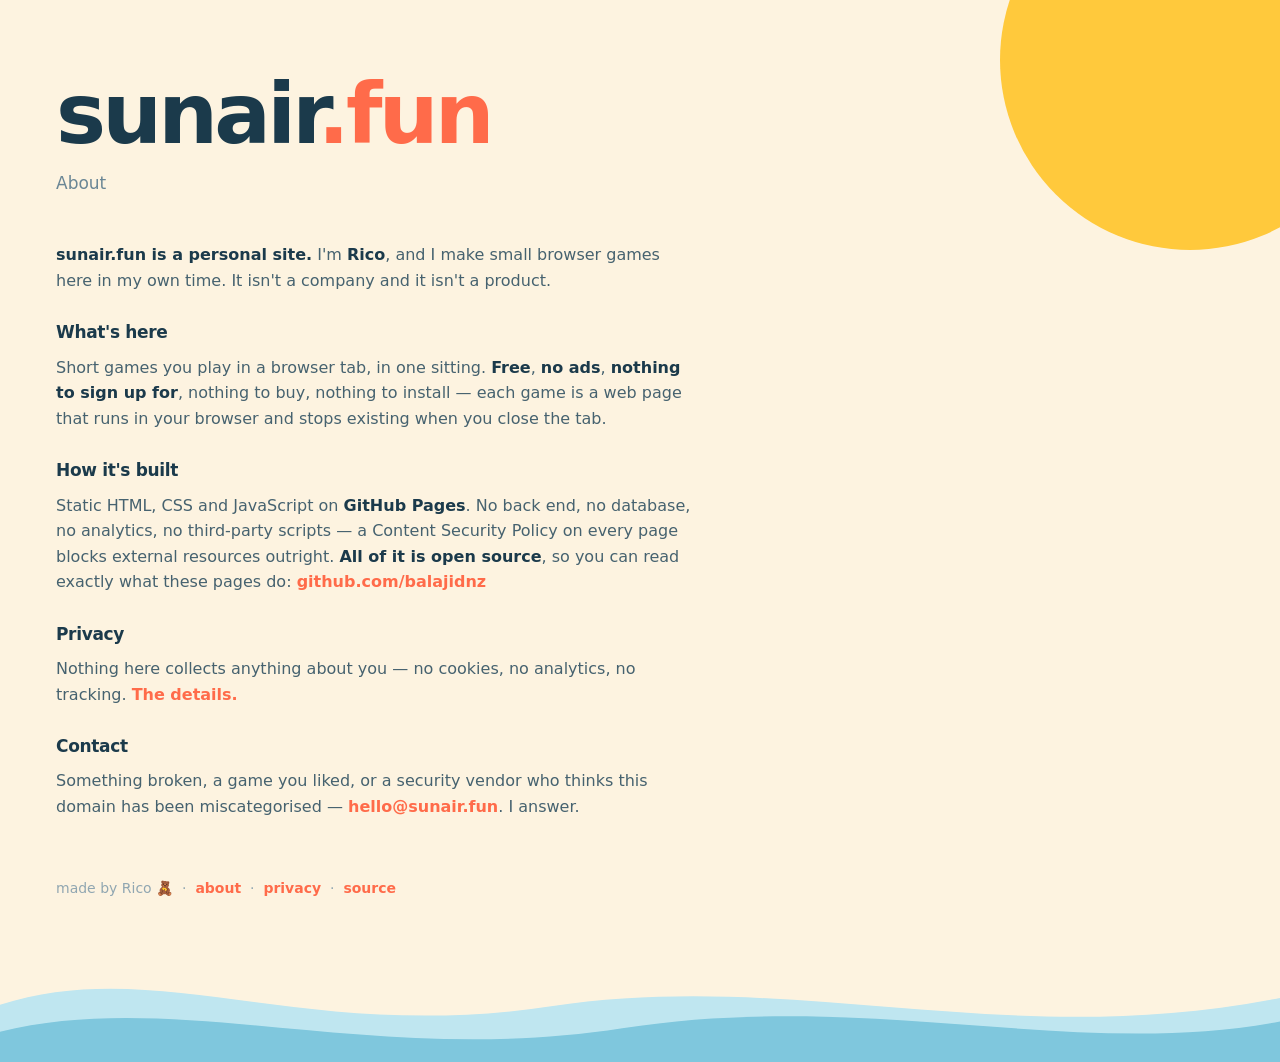
==== about.html @ 51c779f9 "Portal: poster design, about, privacy, contact at hello@sunair.fun" ====
<!doctype html>
<html lang="en">
<head>
<meta charset="utf-8">
<meta name="viewport" content="width=device-width, initial-scale=1, viewport-fit=cover">
<meta http-equiv="content-security-policy"
      content="default-src 'self'; img-src 'self' data:; object-src 'none'; base-uri 'none'; form-action 'none'">
<title>About — sunair.fun</title>
<meta name="description" content="sunair.fun is a personal site hosting small browser games. Free, no ads, no accounts, open source.">
<link rel="icon" href="img/favicon.png">
<link rel="stylesheet" href="css/portal.css">
</head>
<body>

<header>
  <h1><a class="home" href="/">sunair<span>.fun</span></a></h1>
  <p>About</p>
</header>

<main class="prose">

  <p><b>sunair.fun is a personal site.</b> I'm <b>Rico</b>, and I make small browser games
  here in my own time. It isn't a company and it isn't a product.</p>

  <h2>What's here</h2>
  <p>Short games you play in a browser tab, in one sitting. <b>Free</b>, <b>no ads</b>,
  <b>nothing to sign up for</b>, nothing to buy, nothing to install — each game is a web page
  that runs in your browser and stops existing when you close the tab.</p>

  <h2>How it's built</h2>
  <p>Static HTML, CSS and JavaScript on <b>GitHub Pages</b>. No back end, no database, no
  analytics, no third-party scripts — a Content Security Policy on every page blocks external
  resources outright. <b>All of it is open source</b>, so you can read exactly what these
  pages do: <a href="https://github.com/balajidnz">github.com/balajidnz</a></p>

  <h2>Privacy</h2>
  <p>Nothing here collects anything about you — no cookies, no analytics, no tracking.
  <a href="/privacy.html">The details.</a></p>

  <h2>Contact</h2>
  <p>Something broken, a game you liked, or a security vendor who thinks this domain has been
  miscategorised — <a href="mailto:hello@sunair.fun">hello@sunair.fun</a>.
  I answer.</p>

</main>

<footer>
  <p>made by Rico 🧸 &nbsp;·&nbsp; <a href="/about.html">about</a> &nbsp;·&nbsp; <a href="/privacy.html">privacy</a> &nbsp;·&nbsp; <a href="https://github.com/balajidnz">source</a></p>
</footer>

</body>
</html>
---- css/portal.css ----
/* sunair.fun — the front door.
   A poster, not a shop window: flat colour, hard shapes, no gloss. The games are
   the thing, and anything the shelf does to draw attention it takes from them. */

:root {
  --sand:  #fdf3e0;   /* the page */
  --ink:   #1b3a4b;   /* deep sea-blue, not black — every border and letter
                         carries a blue undertone without anything being "blue" */
  --dim:   #6a8695;
  --sun:   #ffc93c;
  --coral: #ff6b4a;

  --wave-h: clamp(96px, 15vh, 160px);
}

* { box-sizing: border-box; }

body {
  margin: 0;
  min-height: 100dvh;
  /* Flex, not grid-template-rows. The pages have different numbers of children,
     and a fixed row template silently assigns 1fr to whichever child happens to
     land in slot two. */
  display: flex;
  flex-direction: column;
  gap: clamp(28px, 5vh, 56px);
  /* The extra bottom padding is the wave's height — otherwise, on a short page,
     the footer lands in the water. */
  padding: clamp(40px, 8vh, 88px) clamp(22px, 6vw, 56px) calc(var(--wave-h) + 28px);
  background: var(--sand);
  color: var(--ink);
  /* No web fonts — the CSP is `default-src 'self'`, which blocks them outright.
     ui-rounded resolves to SF Rounded on Apple platforms and degrades to a
     friendly system sans everywhere else. Zero network requests, soft feel. */
  font: 17px/1.6 ui-rounded, "SF Pro Rounded", system-ui, -apple-system, "Segoe UI", sans-serif;
  -webkit-font-smoothing: antialiased;
  overflow-x: hidden;
  position: relative;
}

/* Two flat shapes, and that is the entire illustration. No blur, no glow: they
   read as SHAPES rather than light sources, which is what makes it a poster
   rather than a photograph. Sun above, sea below; the page sits between them.

   ABSOLUTE, not fixed. Fixed pins them to the VIEWPORT, so on any page long
   enough to scroll (/about, /privacy) the text slid underneath the water and the
   sun hung in the middle of a paragraph. Absolute pins them to the PAGE: the sun
   is at the top of the document and the sea is at the bottom of it, wherever that
   falls. The layout is a poster, so its shapes belong to the poster, not to the
   window you happen to be looking through. */
body::before,
body::after {
  content: "";
  position: absolute;
  z-index: -1;
}

body::before {                    /* the sun */
  top: -130px; right: -100px;
  width: 380px; height: 380px;
  border-radius: 50%;
  background: var(--sun);
}

/* The sea. An inline SVG data-URI rather than CSS shapes, because a wave built
   out of border-radius is always visibly a stack of ellipses.
   `preserveAspectRatio: none` + `background-size: 100% 100%` lets one 1440-wide
   path stretch edge-to-edge at ANY viewport width — so it never tiles, never
   repeats, and never leaves a gap on an ultrawide monitor.
   Two paths, pale behind and deeper in front: the only depth cue in the design,
   and it stays completely flat. */
body::after {
  left: 0; right: 0; bottom: 0;
  height: var(--wave-h);
  background: url("data:image/svg+xml,%3Csvg xmlns='http://www.w3.org/2000/svg' viewBox='0 0 1440 160' preserveAspectRatio='none'%3E%3Cpath d='M0,92 C180,32 340,138 620,94 C900,50 1130,148 1440,84 L1440,160 L0,160 Z' fill='%23bfe6f0'/%3E%3Cpath d='M0,124 C200,72 420,166 700,120 C980,74 1210,158 1440,112 L1440,160 L0,160 Z' fill='%237fc7dd'/%3E%3C/svg%3E") no-repeat;
  background-size: 100% 100%;
}

header h1 {
  margin: 0;
  font-size: clamp(44px, 9vw, 84px);
  font-weight: 800;
  letter-spacing: -0.045em;
  line-height: 1;
}

header h1 span { color: var(--coral); }

header p {
  margin: 14px 0 0;
  color: var(--dim);
  font-size: 17px;
}

main { width: 100%; max-width: 800px; }

.games {
  margin: 0;
  padding: 0;
  list-style: none;
  display: grid;
  gap: 20px;
}

/* The hard offset shadow IS the style. On hover the card presses INTO it — it
   travels exactly as far as the shadow shrinks, so it reads as a physical button
   being pushed rather than a rectangle sliding around. */
.game {
  display: grid;
  grid-template-columns: auto 1fr auto;
  gap: clamp(18px, 3.5vw, 34px);
  align-items: center;
  padding: 26px clamp(20px, 3vw, 30px);
  text-decoration: none;
  color: inherit;
  background: #fffdf8;
  border: 2.5px solid var(--ink);
  border-radius: 18px;
  box-shadow: 6px 6px 0 var(--ink);
  transition: transform .12s ease, box-shadow .12s ease;
}

.game:hover,
.game:focus-visible {
  transform: translate(6px, 6px);
  box-shadow: 0 0 0 var(--ink);
  outline: none;
}

/* Native 584x130. Only ever scaled DOWN — its edges are anti-aliased, so
   `image-rendering: pixelated` would show ragged alpha rather than clean blocks. */
.game-art {
  width: clamp(150px, 24vw, 250px);
  height: auto;
}

.game-blurb {
  color: var(--dim);
  font-size: 15px;
  line-height: 1.6;
}

.game-go {
  font-size: 14px;
  font-weight: 800;
  color: var(--coral);
  white-space: nowrap;
  text-transform: uppercase;
  letter-spacing: .06em;
}

/* ---- the empty state, which is also the copy --------------------------------

   Drawn as an EMPTY CARD SLOT: the same size, radius and border-weight as a real
   game card, but dashed and unfilled. It occupies the space the first game will
   take, so the page reads as composed-and-waiting rather than broken-and-empty —
   and it carries the prose that stops an automated classifier reading the domain
   as parked.

   It removes itself the instant a real game exists. From then on the description
   lives only on /about.html.
   --------------------------------------------------------------------------- */

.empty {
  padding: clamp(30px, 5vw, 44px) clamp(22px, 3.5vw, 34px);
  border: 2.5px dashed #c9b89a;   /* sand, darkened — reads as a pencil outline */
  border-radius: 18px;
  max-width: 560px;
}

.empty-lead {
  margin: 0;
  font-size: clamp(21px, 3vw, 26px);
  font-weight: 800;
  letter-spacing: -0.02em;
  color: var(--ink);
}

.empty-sub {
  margin: 10px 0 0;
  color: var(--dim);
  font-size: 15.5px;
  line-height: 1.65;
}

.empty-soon {
  margin: 20px 0 0;
  font-size: 14px;
  font-weight: 800;
  letter-spacing: .06em;
  text-transform: uppercase;
  color: var(--coral);
}

/* The whole block is scaffolding. When there's a game, it goes. */
body:has(.game) .empty { display: none; }

/* ---- prose: /about and /privacy --------------------------------------------- */

/* Tight on purpose. These pages exist to be READ ONCE and believed — a policy you
   have to scroll through twice is a policy nobody finishes. */
.prose {
  max-width: 640px;
  font-size: 16px;
  line-height: 1.6;
}

.prose p { margin: 0 0 12px; color: #46626f; }

.prose h2 {
  margin: 26px 0 8px;
  font-size: 17px;
  font-weight: 800;
  letter-spacing: -0.02em;
  color: var(--ink);
}

.prose b { color: var(--ink); }

.prose code {
  background: #fffdf8;
  border: 1.5px solid var(--ink);
  border-radius: 5px;
  padding: 1px 6px;
  font-size: 14px;
}

.prose .updated {
  margin-top: 34px;
  font-size: 14px;
  color: #90a6b1;
}

/* One link style everywhere: coral, and underlined on hover. Links in body text
   must not rely on colour alone to be findable. */
.prose a,
.empty a,
footer a {
  color: var(--coral);
  font-weight: 700;
  text-decoration: none;
}

.prose a:hover, .prose a:focus-visible,
footer a:hover, footer a:focus-visible {
  text-decoration: underline;
  text-underline-offset: 3px;
}

/* The wordmark doubles as the home link on the sub-pages. */
h1 a.home {
  color: inherit;
  text-decoration: none;
}

footer {
  margin-top: auto;   /* pin to the bottom on short pages */
}

footer p {
  margin: 0;
  color: #90a6b1;
  font-size: 14px;
}

/* Three columns of anything is a mess at 380px wide. */
@media (max-width: 640px) {
  .game {
    grid-template-columns: 1fr;
    justify-items: start;
    gap: 14px;
  }
}

@media (prefers-reduced-motion: reduce) {
  * { transition: none !important; }
}
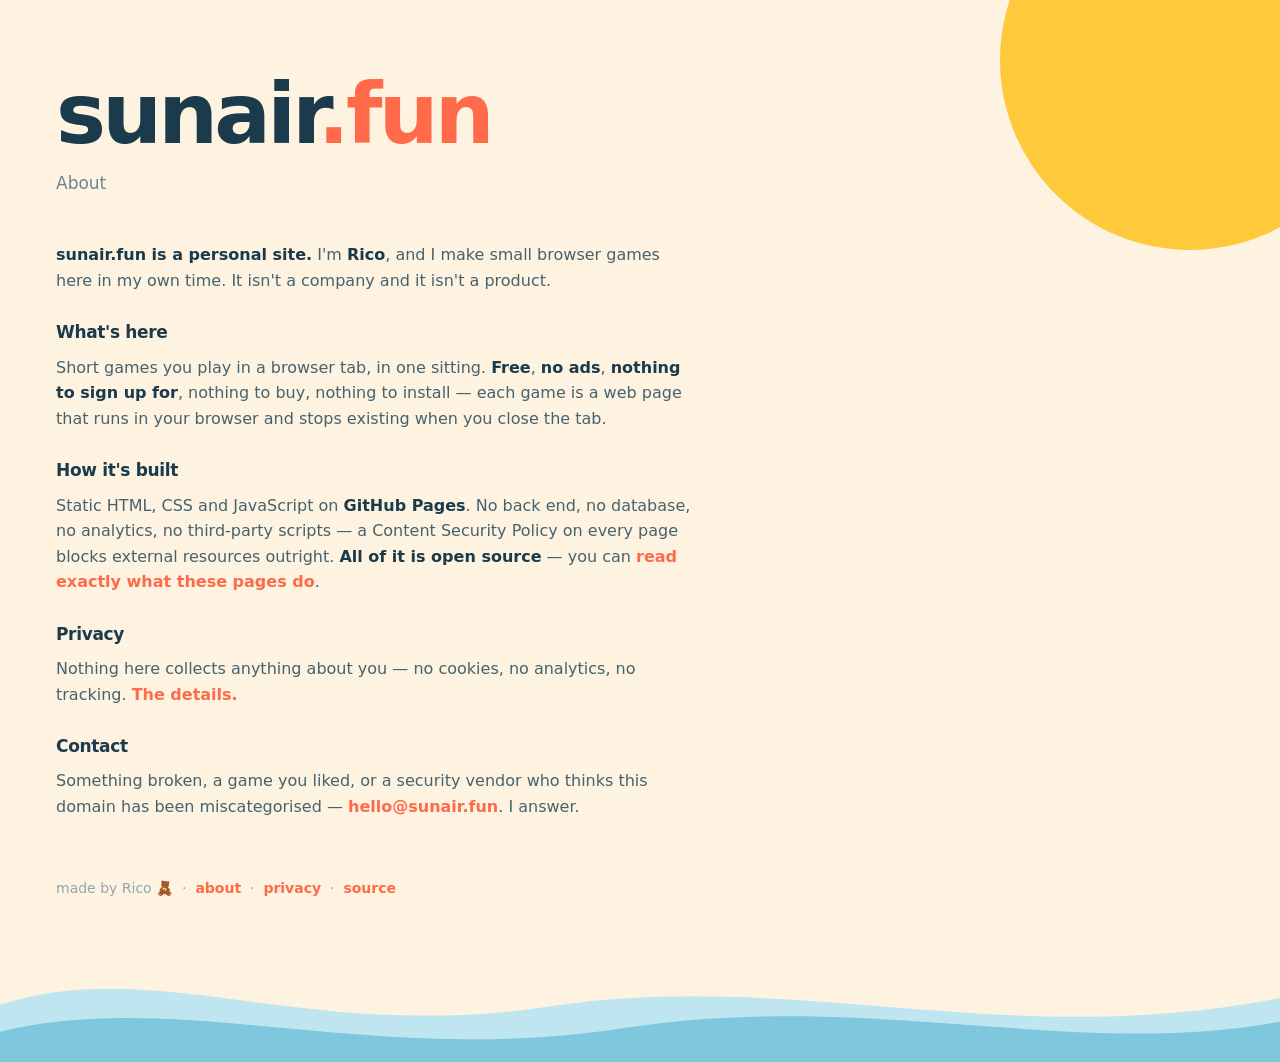
==== commit 2fb31f35: "Portal: poster design, about, privacy, contact at hello@sunair.fun" ====
--- a/about.html
+++ b/about.html
@@ -30,8 +30,8 @@
   <h2>How it's built</h2>
   <p>Static HTML, CSS and JavaScript on <b>GitHub Pages</b>. No back end, no database, no
   analytics, no third-party scripts — a Content Security Policy on every page blocks external
-  resources outright. <b>All of it is open source</b>, so you can read exactly what these
-  pages do: <a href="https://github.com/balajidnz">github.com/balajidnz</a></p>
+  resources outright. <b>All of it is open source</b> — you can
+  <a href="https://github.com/balajidnz/balajidnz.github.io">read exactly what these pages do</a>.</p>
 
   <h2>Privacy</h2>
   <p>Nothing here collects anything about you — no cookies, no analytics, no tracking.
@@ -45,7 +45,7 @@
 </main>
 
 <footer>
-  <p>made by Rico 🧸 &nbsp;·&nbsp; <a href="/about.html">about</a> &nbsp;·&nbsp; <a href="/privacy.html">privacy</a> &nbsp;·&nbsp; <a href="https://github.com/balajidnz">source</a></p>
+  <p>made by Rico 🧸 &nbsp;·&nbsp; <a href="/about.html">about</a> &nbsp;·&nbsp; <a href="/privacy.html">privacy</a> &nbsp;·&nbsp; <a href="https://github.com/balajidnz/balajidnz.github.io">source</a></p>
 </footer>
 
 </body>
